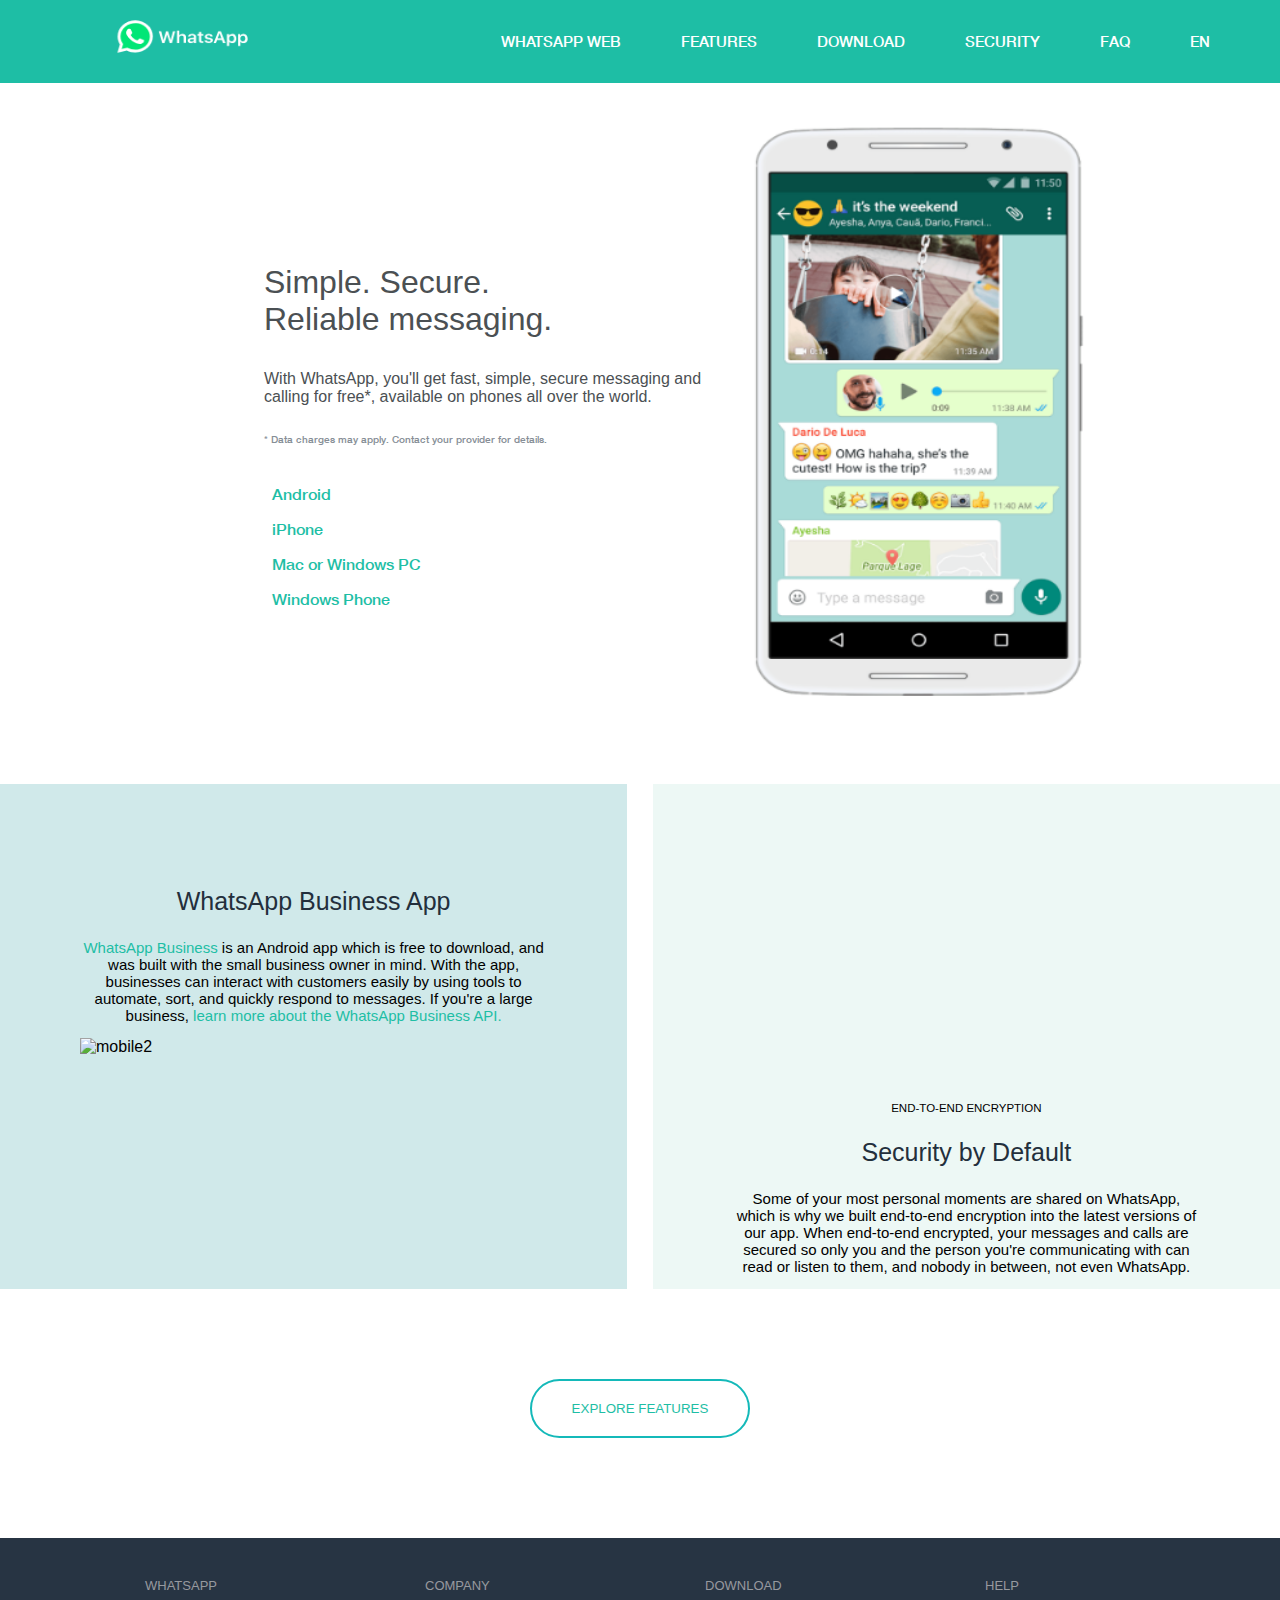
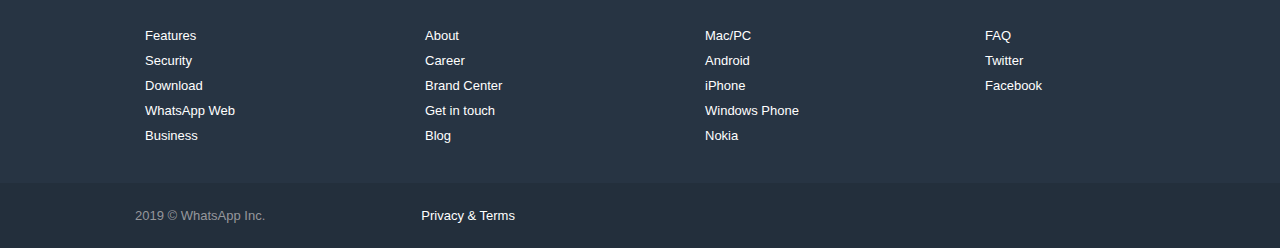
==== responsive whatsapp/index.html @ 00ed141d "adding responsiveness" ====
<!DOCTYPE html>
<html lang="en">
<head>
    <meta charset="UTF-8">
    <meta name="viewport" content="width=device-width, initial-scale=1.0">
    <meta http-equiv="X-UA-Compatible" content="ie=edge">
    <link rel="stylesheet" href="style.css">
    <link rel="stylesheet" href="https://use.fontawesome.com/releases/v5.7.2/css/all.css" integrity="sha384-fnmOCqbTlWIlj8LyTjo7mOUStjsKC4pOpQbqyi7RrhN7udi9RwhKkMHpvLbHG9Sr" crossorigin="anonymous">
    <link rel="icon" href="img/logo.png" />
    <title>Whatsapp-Clone CSS</title>
</head>
<body>
                                         <!-- NAVBAR -->
    <nav class="navbar">
        <a href="#" class="logo">
            <img src="img/navbar-logo.PNG" alt="logo" width="170px" height="50px" style="margin-left: 100px;">
        </a>
        <ul class="nav-items">
            <li><a href="#" class="nav-links">WHATSAPP WEB</a></li>
            <li><a href="#" class="nav-links">FEATURES</a></li>
            <li><a href="#" class="nav-links">DOWNLOAD</a></li>
            <li><a href="#" class="nav-links">SECURITY</a></li>
            <li><a href="#" class="nav-links">FAQ</a></li>
            <li><a href="#" class="nav-links">EN</a>
               <i class="fa fa-caret-down" style="color: white; margin-right: 20px;"></i>
            </li>
        </ul>
    </nav>

                                        <!-- FIRST SECTION -->
    <div class="first-section">
        <div class="fsection-fcol">
            <div class="fsection-fcol-head">
                <p class="fsection-fcol-heading">Simple. Secure.</p>
                <p class="fsection-fcol-heading">Reliable messaging.</p>
            </div>
            <p class="fsection-fcol-fpara">
                With WhatsApp, you'll get fast, simple, secure messaging and calling for free*, available on 
                phones all over the world.
            </p>
            <p class="fsection-fcol-spara">* Data charges may apply. Contact your provider for details.</p>
            <ul class="fsection-fcol-list" style="list-style-type: none;">
                <li><a href="#" class="fsection-fcol-links"><i class="fab fa-android"></i> &nbsp; Android</a></li>
                <li><a href="#" class="fsection-fcol-links"><i class="fab fa-apple"></i> &nbsp; iPhone</a></a></li>
                <li><a href="#" class="fsection-fcol-links"><i class="fas fa-desktop"></i> &nbsp; Mac or Windows PC</a></li>
                <li><a href="#" class="fsection-fcol-links"><i class="fab fa-windows"></i> &nbsp; Windows Phone</a></li>
            </ul>
        </div>
        <div class="fsection-scol">
            <img src="img/mobile.PNG" alt="mobile" width="400px" height="600px">
        </div>
    </div>

                                        <!-- SECOND SECTION -->
    <div class="second-section">
        <div class="ssection-fcol">
            <p class="ssection-fcol-heading">WhatsApp Business App</p>
            <p class="ssection-fcol-para">
                <a href="#" style="text-decoration: none; color: #1EBEA5;">WhatsApp Business</a> is an Android app which is free to download, and was built with the small 
                business owner in mind. With the app, businesses can interact with customers easily by using 
                tools to automate, sort, and quickly respond to messages. If you're a large business, 
                <a href="#" style="text-decoration: none; color: #1EBEA5;">learn  more about the WhatsApp Business API.</a>
            </p>
            <img src="img/mobile2.PNG" alt="mobile2" width="390px" height="330px">
        </div>
        <div class="ssection-scol">
            <div class="gif">
                <iframe src="https://www.whatsapp.com/richard_smells_funny/animation/security_localized.html?v=9bd4dace1&l=en" frameborder="0" width="272" height="272"></iframe>
            </div>
            <p class="ssection-scol-para">END-TO-END ENCRYPTION</p>
            <p class="ssection-fcol-heading">Security by Default</p>
            <p class="ssection-fcol-para">
                Some of your most personal moments are shared on WhatsApp, which is why we built end-to-end encryption into the 
                latest versions of our app. When end-to-end encrypted, your messages and calls are secured so only you and the 
                person you're communicating with can read or listen to them, and nobody in between, not even WhatsApp.
            </p>
        </div>
    </div>

                                        <!-- THIRD SECTION -->
    <div class="third-section">
        <button class="explore-btn">
            <a href="#" style="text-decoration: none; color:#1EBEA5;">EXPLORE FEATURES</a>
        </button>
    </div>


                                          <!-- FOOTER -->
    <div class="footer">
        <div class="footer-row">
            <list>
                <ul class="footer-items">
                    <li><a href="#" class="footer-heading">WHATSAPP</a></li><br>
                    <li><a href="#" class="footer-links">Features </a></li>
                    <li><a href="#" class="footer-links">Security</a></li>
                    <li><a href="#" class="footer-links">Download</a></li>
                    <li><a href="#" class="footer-links">WhatsApp Web</a></li>
                    <li><a href="#" class="footer-links">Business</a></li>
                </ul>
            </list>
        </div>
        <div class="footer-row">
            <list>
                <ul class="footer-items">
                    <li><a href="#" class="footer-heading">COMPANY</a></li><br>
                    <li><a href="#" class="footer-links">About </a></li>
                    <li><a href="#" class="footer-links">Career</a></li>
                    <li><a href="#" class="footer-links">Brand Center</a></li>
                    <li><a href="#" class="footer-links">Get in touch</a></li>
                    <li><a href="#" class="footer-links">Blog</a></li>
                </ul>
            </list>
        </div>
        <div class="footer-row">
            <list>
                <ul class="footer-items">
                    <li><a href="#" class="footer-heading">DOWNLOAD</a></li><br>
                    <li><a href="#" class="footer-links">Mac/PC </a></li>
                    <li><a href="#" class="footer-links">Android</a></li>
                    <li><a href="#" class="footer-links">iPhone</a></li>
                    <li><a href="#" class="footer-links">Windows Phone</a></li>
                    <li><a href="#" class="footer-links">Nokia</a></li>
                </ul>
            </list>
        </div>
        <div class="footer-row">
            <list>
                <ul class="footer-items">
                    <li><a href="#" class="footer-heading">HELP</a></li><br>
                    <li><a href="#" class="footer-links">FAQ </a></li>
                    <li><a href="#" class="footer-links">Twitter</a></li>
                    <li><a href="#" class="footer-links">Facebook</a></li>
                </ul>                
            </list>
        </div>
    </div>
    <div class="footer footer-2">
        <div class="footer-row-2">
            <p class="footer-heading">2019 © WhatsApp Inc.</p> 
            <p style="margin-left: 12em;">Privacy & Terms</p>
        </div>
    </div>
</body>
</html>
---- responsive whatsapp/style.css ----
@font-face{
    src: url(font/helvetica-neue/HelveticaNeueMedium.woff);
    font-family: helvetica-neue;
}
*{
    box-sizing: border-box;
    padding: 0;
    margin: 0;
}
body {
    font-family: helvetica-neue;
}
.navbar{
    display: flex;
    justify-content: space-between;
    position: fixed;
    width: 100%;
    height: 100px;
    align-items: center;
    background-color: #1EBEA5;
    height: 5.5em;
    font-size: 15px;
    z-index: 1;
}
.nav-items{
    display: flex;
    margin-right: 30px;
    flex-direction: row;
    justify-content: flex-end;
    list-style-type: none;
}
.nav-links{
    text-decoration: none;
    margin-left: 40px;
    margin-right: 20px;
    color: white;
}
                                        /* FIRST SECTION */
.first-section{
    display: flex;
    padding: 5%;
    margin-right: 100px;
}        
.fsection-fcol{
    margin-top: 200px;
    margin-left: 200px;
}             
.fsection-fcol-heading, .fsection-fcol-fpara{
    font-family: -apple-system, BlinkMacSystemFont, 'Segoe UI', Roboto, Oxygen, Ubuntu, Cantarell, 'Open Sans', 'Helvetica Neue', sans-serif ;
    color: #4b5053;
} 
.fsection-fcol-head, .fsection-fcol-fpara, .fsection-fcol-spara{
    padding-bottom: 5%;
}
.fsection-fcol-links{
    line-height: 35px;
}
.fsection-fcol-heading{
    font-size: 32px;
}     
.fsection-fcol-head{
    margin-bottom: 2%;
}
.fsection-fcol-fpara{
    margin-bottom: 1%;    
}
.fsection-fcol-spara{
    color: #868e96;
    font-size: 10px;
    margin-bottom: 2%;
}
.fsection-fcol-links{
    text-decoration: none;
    color: #1EBEA5;
}
.fsection-scol{
    margin-top: 5%;
}

                                        /* SECOND SECTION */ 
.second-section{
    display: flex;
    margin-bottom: 7%;    
    font-family: -apple-system, BlinkMacSystemFont, 'Segoe UI', Roboto, Oxygen, Ubuntu, Cantarell, 'Open Sans', 'Helvetica Neue', sans-serif ;
}
.ssection-fcol{
    background-color: #D0E9EA;
    padding: 5em;
    padding-bottom: 0;
    width: 98%;
    margin-right: 1%;
}
.ssection-fcol-heading{
    text-align: center; 
    padding: 5%;
    font-size: 25px;
    color: #232F3C;
}
.ssection-fcol-para{
    font-size: 15px;
    text-align: center;
    margin-bottom: 3%;
}
.ssection-scol{
    background-color: #EDF8F5;
    padding: 5em;
    padding-bottom: 0;
    width: 98%;
    margin-left: 1%;
}
.gif{
    text-align: center;
    margin-bottom: 2%;
    margin-top: -10%;
}
.ssection-scol-para{
    font-size: 11.5px; 
    font-weight: 342px;
    text-align: center;
}

                                        /* THIRD SECTION */
.explore-btn{
    border:2px solid  #14b9b9;
    border-radius: 30px;
    background-color: white;
    color: #14b9b9;
    width: 220px;
    padding: 20px;
    text-align: center;
    margin-left: 530px;
    margin-bottom: 100px;
}

                                        /* FOOTER */
.footer{
    font-family: -apple-system, BlinkMacSystemFont, "Segoe UI", Roboto, Oxygen, Ubuntu, Cantarell, "Open Sans", "Helvetica Neue", sans-serif;
    background-color: #273443;
    display: flex;
    padding: 25px;
    padding-left: 135px;
    /* padding-right: 150px; */
    font-size: 13px;
}
.footer-row{
    flex: 1;
    padding: 10px;
}
.footer-links{
    color: white;
    text-decoration: none;
}
.footer-heading{
    text-decoration: none;
    color: #e2dfdf99;
}    
.footer-items{
    list-style-type: none;
    text-decoration: none;
    line-height: 25px;
}      
.footer-2{
    background-color: #232F3C;
    color: white;
}   
.footer-row-2{
    display: flex;
}
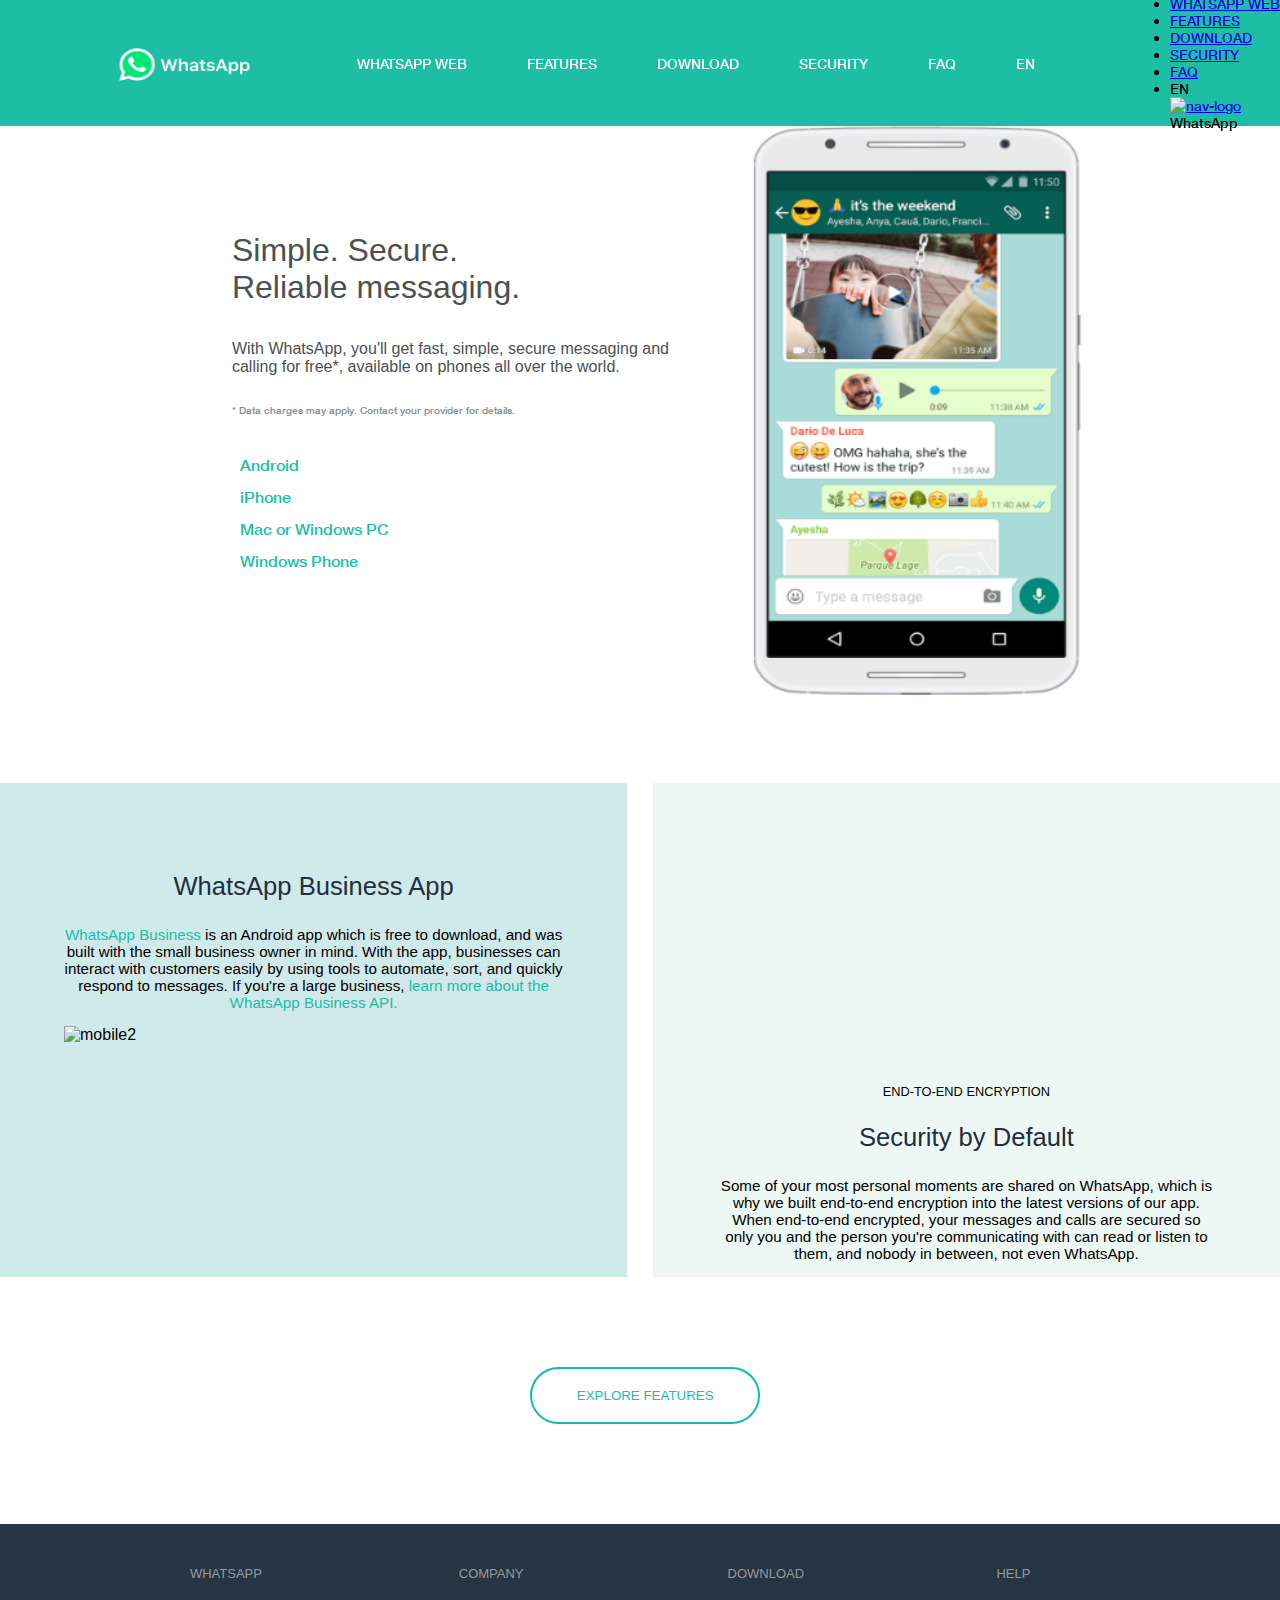
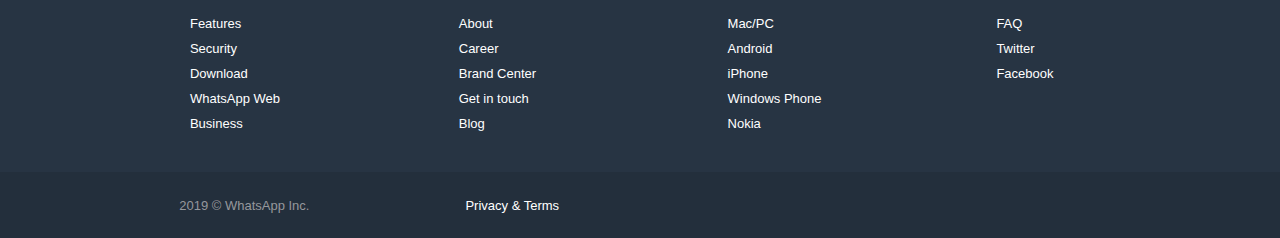
==== commit 0c9e0f52: "attempting reponsiveness" ====
--- a/responsive whatsapp/index.html
+++ b/responsive whatsapp/index.html
@@ -2,7 +2,7 @@
 <html lang="en">
 <head>
     <meta charset="UTF-8">
-    <meta name="viewport" content="width=device-width, initial-scale=1.0">
+    <meta name="viewport" content="width=device-width, initial-scale=1">
     <meta http-equiv="X-UA-Compatible" content="ie=edge">
     <link rel="stylesheet" href="style.css">
     <link rel="stylesheet" href="https://use.fontawesome.com/releases/v5.7.2/css/all.css" integrity="sha384-fnmOCqbTlWIlj8LyTjo7mOUStjsKC4pOpQbqyi7RrhN7udi9RwhKkMHpvLbHG9Sr" crossorigin="anonymous">
@@ -13,18 +13,33 @@
                                          <!-- NAVBAR -->
     <nav class="navbar">
         <a href="#" class="logo">
-            <img src="img/navbar-logo.PNG" alt="logo" width="170px" height="50px" style="margin-left: 100px;">
+            <img src="img/navbar-logo.PNG" alt="logo" width="170px" height="50px">
         </a>
-        <ul class="nav-items">
+        <ul class="nav-items" id="js-menu">
             <li><a href="#" class="nav-links">WHATSAPP WEB</a></li>
             <li><a href="#" class="nav-links">FEATURES</a></li>
             <li><a href="#" class="nav-links">DOWNLOAD</a></li>
             <li><a href="#" class="nav-links">SECURITY</a></li>
             <li><a href="#" class="nav-links">FAQ</a></li>
-            <li><a href="#" class="nav-links">EN</a>
+            <li><a href="#" class="nav-links"><i class="fas fa-globe EN"></i> EN</a>
                <i class="fa fa-caret-down" style="color: white; margin-right: 20px;"></i>
             </li>
         </ul>
+        <div class="responsive_nav">
+            <span id="dropdown"><i class="fas fa-bars"></i>
+                <ul >
+                    <li><a href="#">WHATSAPP WEB</a></li>
+                    <li><a href="#">FEATURES</a></li>
+                    <li><a href="#">DOWNLOAD</a></li>
+                    <li><a href="#">SECURITY</a></li>
+                    <li><a href="#">FAQ</a></li>
+                    <li class="dropdown_main"><i class="fas fa-globe"></i> <span> EN <i class="fas fa-sort-down"></i></span></li>
+                </ul>
+            </span>
+            <p><a href="#"><img src="https://static.whatsapp.net/rsrc.php/v3/yP/r/rYZqPCBaG70.png"
+                alt="nav-logo" width="70px" height="70px"></a> <br> WhatsApp
+            </p>        
+        </div>
     </nav>
 
                                         <!-- FIRST SECTION -->
--- a/responsive whatsapp/style.css
+++ b/responsive whatsapp/style.css
@@ -15,16 +15,15 @@
     justify-content: space-between;
     position: fixed;
     width: 100%;
-    height: 100px;
+    height: 14%;
     align-items: center;
     background-color: #1EBEA5;
-    height: 5.5em;
-    font-size: 15px;
+    font-size: 90%;
     z-index: 1;
 }
 .nav-items{
     display: flex;
-    margin-right: 30px;
+    margin-right: 4%;
     flex-direction: row;
     justify-content: flex-end;
     list-style-type: none;
@@ -35,15 +34,20 @@
     margin-right: 20px;
     color: white;
 }
+.logo{
+    display: inline-block; 
+    margin-top: 1%; 
+    margin-left: 8%;
+}
                                         /* FIRST SECTION */
 .first-section{
     display: flex;
     padding: 5%;
-    margin-right: 100px;
+    margin-right: 8%;
 }        
 .fsection-fcol{
-    margin-top: 200px;
-    margin-left: 200px;
+    margin-top: 16%;
+    margin-left: 16%;
 }             
 .fsection-fcol-heading, .fsection-fcol-fpara{
     font-family: -apple-system, BlinkMacSystemFont, 'Segoe UI', Roboto, Oxygen, Ubuntu, Cantarell, 'Open Sans', 'Helvetica Neue', sans-serif ;
@@ -53,10 +57,10 @@
     padding-bottom: 5%;
 }
 .fsection-fcol-links{
-    line-height: 35px;
+    line-height: 200%;
 }
 .fsection-fcol-heading{
-    font-size: 32px;
+    font-size: 200%
 }     
 .fsection-fcol-head{
     margin-bottom: 2%;
@@ -66,7 +70,7 @@
 }
 .fsection-fcol-spara{
     color: #868e96;
-    font-size: 10px;
+    font-size: 60%;
     margin-bottom: 2%;
 }
 .fsection-fcol-links{
@@ -85,7 +89,7 @@
 }
 .ssection-fcol{
     background-color: #D0E9EA;
-    padding: 5em;
+    padding: 5%;
     padding-bottom: 0;
     width: 98%;
     margin-right: 1%;
@@ -93,17 +97,17 @@
 .ssection-fcol-heading{
     text-align: center; 
     padding: 5%;
-    font-size: 25px;
+    font-size: 160%;
     color: #232F3C;
 }
 .ssection-fcol-para{
-    font-size: 15px;
+    font-size: 95%;
     text-align: center;
     margin-bottom: 3%;
 }
 .ssection-scol{
     background-color: #EDF8F5;
-    padding: 5em;
+    padding: 5%;
     padding-bottom: 0;
     width: 98%;
     margin-left: 1%;
@@ -114,8 +118,8 @@
     margin-top: -10%;
 }
 .ssection-scol-para{
-    font-size: 11.5px; 
-    font-weight: 342px;
+    font-size: 80%; 
+    /* font-weight: 342px; */
     text-align: center;
 }
 
@@ -125,8 +129,8 @@
     border-radius: 30px;
     background-color: white;
     color: #14b9b9;
-    width: 220px;
-    padding: 20px;
+    width: 18%;
+    padding: 1.5%;
     text-align: center;
     margin-left: 530px;
     margin-bottom: 100px;
@@ -137,14 +141,13 @@
     font-family: -apple-system, BlinkMacSystemFont, "Segoe UI", Roboto, Oxygen, Ubuntu, Cantarell, "Open Sans", "Helvetica Neue", sans-serif;
     background-color: #273443;
     display: flex;
-    padding: 25px;
-    padding-left: 135px;
-    /* padding-right: 150px; */
+    padding: 2%;
+    padding-left: 14%;
     font-size: 13px;
 }
 .footer-row{
     flex: 1;
-    padding: 10px;
+    padding: 1%;
 }
 .footer-links{
     color: white;
@@ -166,3 +169,61 @@
 .footer-row-2{
     display: flex;
 }                         
+
+                                                    /* MEDIA QUERIES */
+                                                    /* NOT WORKING */
+@media only screen and (max-width: 1100px){
+    .nav_items{
+        flex-basis: 80%;
+    }
+    .logo{
+        text-align: center;
+    }
+    .logo span{
+        display: none;
+    }
+    .dropdown_main span{
+        display: none;
+    }
+    .footer-row{
+        width: 100%;
+        justify-content: space-between;
+    }
+}                                                    
+@media screen and (max-width: 700px){
+    nav{
+        float: none;
+        clear: left;
+        width: 100%;
+    }  
+    nav ul{
+        margin: 0;
+        padding: 0;
+    }
+    a.logo{
+        margin: 10px auto 0;
+        float: none;
+    }
+    nav ul li{
+        margin: 10px 0;
+        width: 20%;
+        padding: 0;
+        text-align: center;
+    }
+    .footer-row{
+        flex-wrap: wrap;
+        width: 50%
+    }
+    .footer{
+        padding: 0.007% 0;
+    }
+    .footer p{
+        display: block;
+    }
+    .footer .footer-row:nth-of-type(odd){
+        margin-left: 1%;
+    }
+    .footer .footer-row:nth-of-type(even){
+        margin-left: 1%;
+    }
+}                                                    